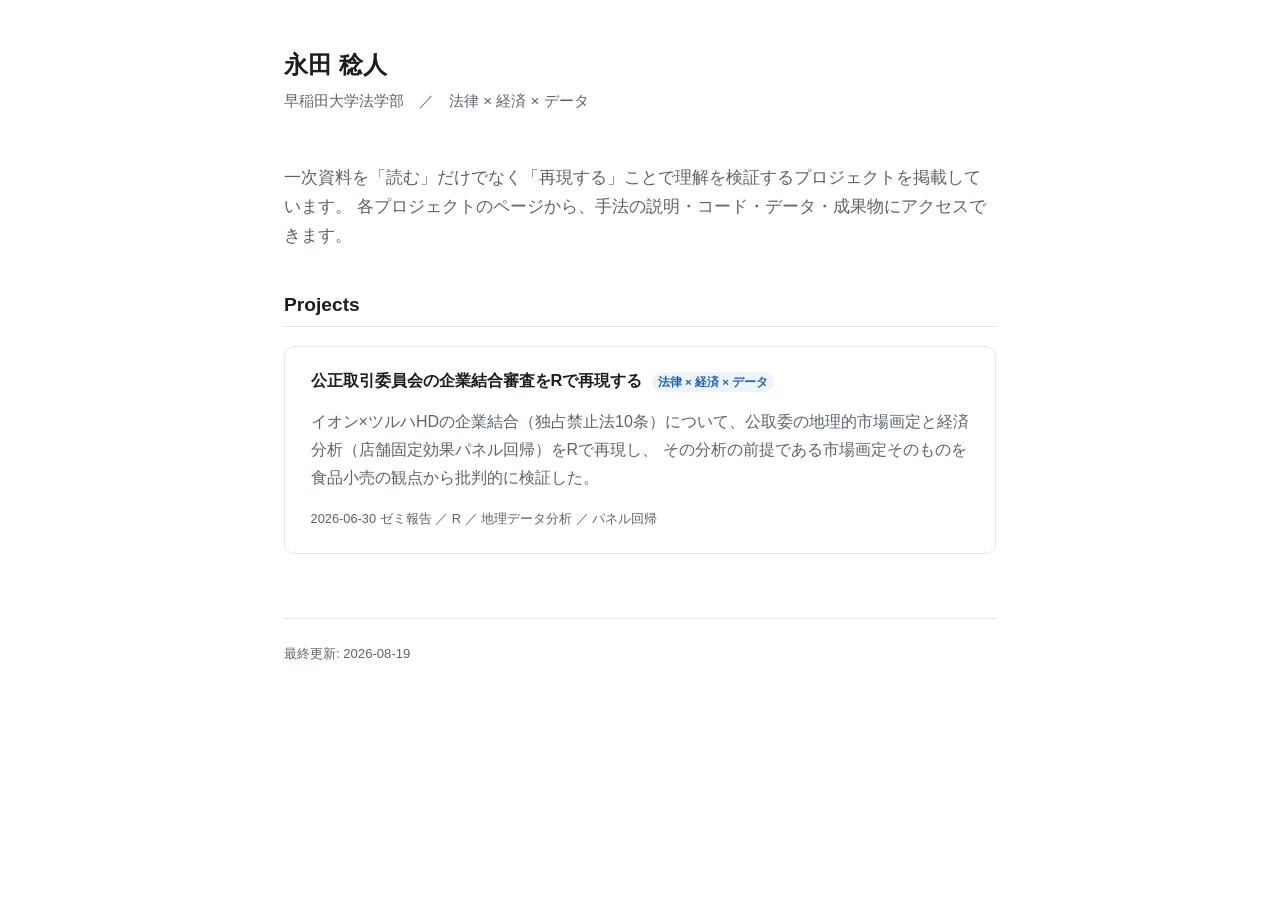
==== index.html @ dfa3205b "公取委企業結合審査（イオン×ツルハ）R再現プロジェクトを公開 地理的市場画定・経済分析（粗利益率回帰）・食品市場からの批判的検討の 3本の分析を、コード・データ・インタラクティブ地図・報告資料とともに" ====
<!doctype html>
<html lang="ja">
<head>
<meta charset="utf-8">
<meta name="viewport" content="width=device-width, initial-scale=1">
<title>永田稔人 — Portfolio</title>
<meta name="description" content="永田稔人のポートフォリオ。法律×経済×データの分析プロジェクトを掲載。">
<link rel="stylesheet" href="assets/style.css">
</head>
<body>
<div class="wrap">
  <header class="site-header">
    <h1>永田 稔人</h1>
    <div class="role">早稲田大学法学部　／　法律 × 経済 × データ</div>
  </header>

  <section>
    <p class="lede">
      一次資料を「読む」だけでなく「再現する」ことで理解を検証するプロジェクトを掲載しています。
      各プロジェクトのページから、手法の説明・コード・データ・成果物にアクセスできます。
    </p>
  </section>

  <section>
    <h2>Projects</h2>

    <a class="card" href="projects/jftc-aeon-tsuruha/">
      <h3>公正取引委員会の企業結合審査をRで再現する
        <span class="badge">法律 × 経済 × データ</span>
      </h3>
      <p class="muted">
        イオン×ツルハHDの企業結合（独占禁止法10条）について、公取委の地理的市場画定と経済分析（店舗固定効果パネル回帰）をRで再現し、
        その分析の前提である市場画定そのものを食品小売の観点から批判的に検証した。
      </p>
      <div class="tags">2026-06-30 ゼミ報告 ／ R ／ 地理データ分析 ／ パネル回帰</div>
    </a>
  </section>

  <footer class="site-footer">
    最終更新: 2026-08-19
  </footer>
</div>
</body>
</html>
---- assets/style.css ----
:root {
  --bg: #ffffff;
  --bg-subtle: #f6f7f8;
  --text: #1a1d21;
  --text-muted: #5c636b;
  --border: #e3e5e8;
  --accent: #1f5fb0;
  --accent-bg: #eef4fc;
  --concern-strong: #b2182b;
  --concern-weak: #ef8a62;
  --ok: #1a9850;
  --neutral: #9aa0a6;
  --code-bg: #f2f3f5;
  --max-width: 760px;
}

@media (prefers-color-scheme: dark) {
  :root:not([data-theme="light"]) {
    --bg: #14161a;
    --bg-subtle: #1c1f24;
    --text: #e8eaed;
    --text-muted: #9aa0a8;
    --border: #2c3036;
    --accent: #6fa8e6;
    --accent-bg: #1b2a3d;
    --code-bg: #1c1f24;
  }
}
:root[data-theme="dark"] {
  --bg: #14161a;
  --bg-subtle: #1c1f24;
  --text: #e8eaed;
  --text-muted: #9aa0a8;
  --border: #2c3036;
  --accent: #6fa8e6;
  --accent-bg: #1b2a3d;
  --code-bg: #1c1f24;
}

* { box-sizing: border-box; }

body {
  margin: 0;
  background: var(--bg);
  color: var(--text);
  font-family: -apple-system, BlinkMacSystemFont, "Hiragino Sans", "Yu Gothic", "Segoe UI", sans-serif;
  line-height: 1.75;
  font-size: 16px;
}

.wrap {
  max-width: var(--max-width);
  margin: 0 auto;
  padding: 3rem 1.5rem 5rem;
}

header.site-header {
  margin-bottom: 3rem;
}

header.site-header h1 {
  font-size: 1.5rem;
  margin: 0 0 0.4rem;
}

header.site-header .role {
  color: var(--text-muted);
  font-size: 0.95rem;
}

nav.crumbs {
  font-size: 0.85rem;
  color: var(--text-muted);
  margin-bottom: 2rem;
}
nav.crumbs a { color: var(--text-muted); }

a { color: var(--accent); text-decoration: none; }
a:hover { text-decoration: underline; }

h1, h2, h3 { line-height: 1.4; }
h2 {
  font-size: 1.2rem;
  margin-top: 2.6rem;
  padding-bottom: 0.4rem;
  border-bottom: 1px solid var(--border);
}
h3 {
  font-size: 1.02rem;
  margin-top: 1.6rem;
  color: var(--text);
}

p, ul, ol { color: var(--text); }
.muted { color: var(--text-muted); }
.lede {
  font-size: 1.05rem;
  color: var(--text-muted);
  margin-top: 0.5rem;
}

.card {
  display: block;
  border: 1px solid var(--border);
  border-radius: 10px;
  padding: 1.4rem 1.6rem;
  margin: 1.2rem 0;
  transition: border-color 0.15s ease;
}
a.card:hover {
  text-decoration: none;
  border-color: var(--accent);
}
.card h3 { margin-top: 0; }
.card .tags {
  margin-top: 0.6rem;
  font-size: 0.8rem;
  color: var(--text-muted);
}

.stat-row {
  display: grid;
  grid-template-columns: repeat(auto-fit, minmax(120px, 1fr));
  gap: 0.8rem;
  margin: 1.2rem 0 1.6rem;
}
.stat {
  background: var(--bg-subtle);
  border: 1px solid var(--border);
  border-radius: 8px;
  padding: 0.8rem 1rem;
}
.stat .n {
  font-size: 1.4rem;
  font-weight: 600;
  font-variant-numeric: tabular-nums;
}
.stat .label {
  font-size: 0.78rem;
  color: var(--text-muted);
  margin-top: 0.15rem;
}

.resource-list {
  list-style: none;
  padding: 0;
  margin: 1rem 0;
}
.resource-list li {
  border: 1px solid var(--border);
  border-radius: 8px;
  padding: 0.7rem 1rem;
  margin-bottom: 0.6rem;
  display: flex;
  justify-content: space-between;
  align-items: center;
  gap: 1rem;
  flex-wrap: wrap;
}
.resource-list .desc { font-size: 0.85rem; color: var(--text-muted); }

code, pre {
  background: var(--code-bg);
  border-radius: 6px;
  font-family: ui-monospace, "SFMono-Regular", Consolas, monospace;
  font-size: 0.85em;
}
code { padding: 0.1em 0.4em; }
pre { padding: 1rem; overflow-x: auto; }

table {
  width: 100%;
  border-collapse: collapse;
  margin: 1rem 0;
  font-size: 0.9rem;
}
th, td {
  border: 1px solid var(--border);
  padding: 0.5rem 0.7rem;
  text-align: left;
}
th { background: var(--bg-subtle); }

.callout {
  background: var(--bg-subtle);
  border-left: 3px solid var(--accent);
  border-radius: 0 8px 8px 0;
  padding: 0.9rem 1.2rem;
  margin: 1.2rem 0;
  font-size: 0.92rem;
}
.callout.limits { border-left-color: var(--neutral); }

.badge {
  display: inline-block;
  font-size: 0.72rem;
  padding: 0.15em 0.55em;
  border-radius: 999px;
  background: var(--accent-bg);
  color: var(--accent);
  margin-left: 0.4em;
  vertical-align: middle;
}

footer.site-footer {
  margin-top: 4rem;
  padding-top: 1.5rem;
  border-top: 1px solid var(--border);
  font-size: 0.82rem;
  color: var(--text-muted);
}
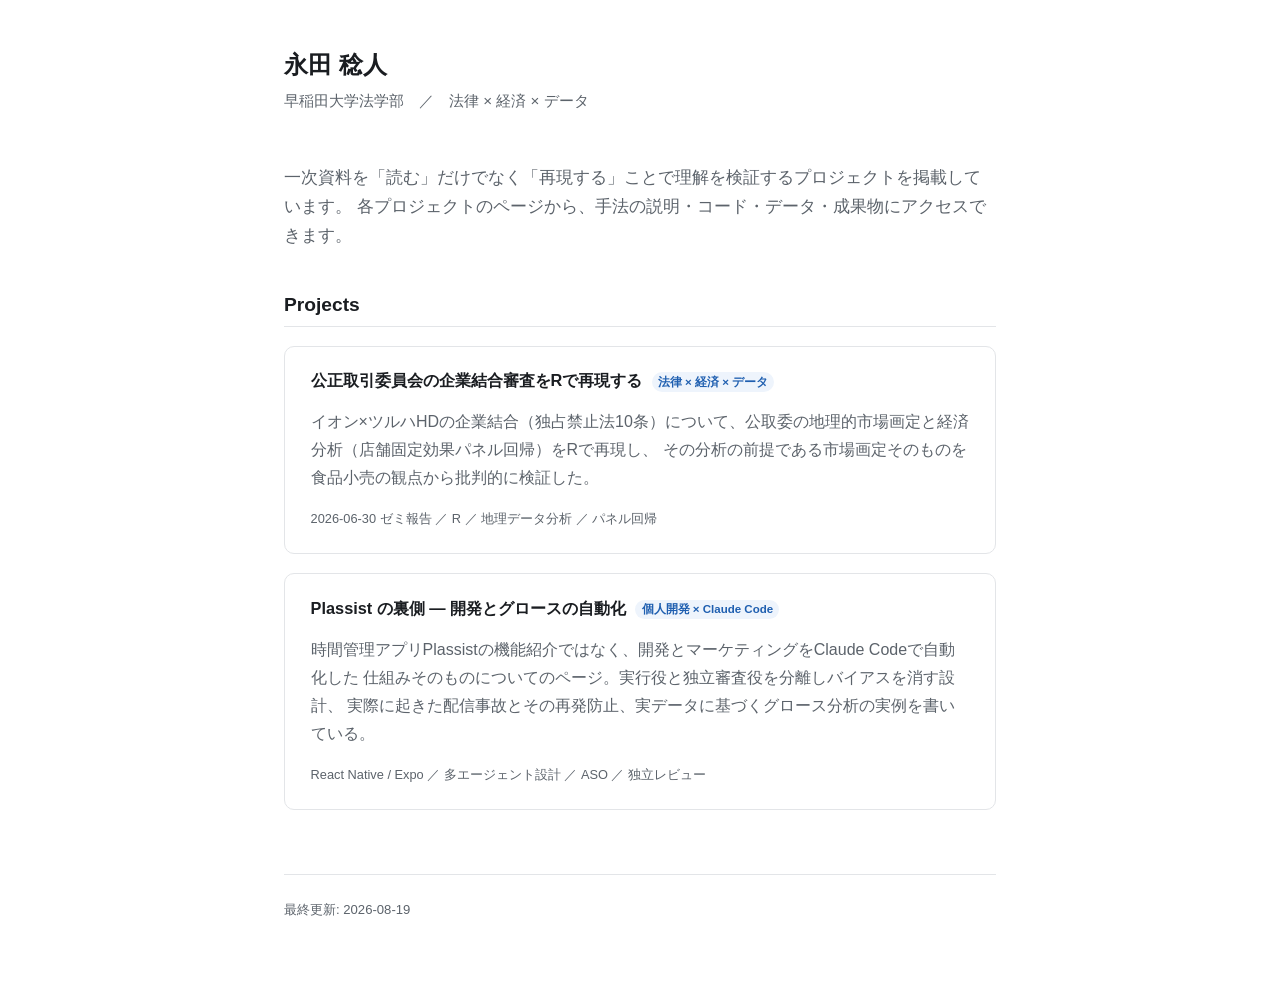
==== commit a8e4d843: "Plassistの裏側ページを追加（開発とマーケティングのClaude Code自動化） トップページにプロジェクトカードを追加。設定ファイル（CLAUDE.md・design-rules-*・ id" ====
--- a/index.html
+++ b/index.html
@@ -34,6 +34,18 @@
       </p>
       <div class="tags">2026-06-30 ゼミ報告 ／ R ／ 地理データ分析 ／ パネル回帰</div>
     </a>
+
+    <a class="card" href="projects/plassist/">
+      <h3>Plassist の裏側 — 開発とグロースの自動化
+        <span class="badge">個人開発 × Claude Code</span>
+      </h3>
+      <p class="muted">
+        時間管理アプリPlassistの機能紹介ではなく、開発とマーケティングをClaude Codeで自動化した
+        仕組みそのものについてのページ。実行役と独立審査役を分離しバイアスを消す設計、
+        実際に起きた配信事故とその再発防止、実データに基づくグロース分析の実例を書いている。
+      </p>
+      <div class="tags">React Native / Expo ／ 多エージェント設計 ／ ASO ／ 独立レビュー</div>
+    </a>
   </section>
 
   <footer class="site-footer">
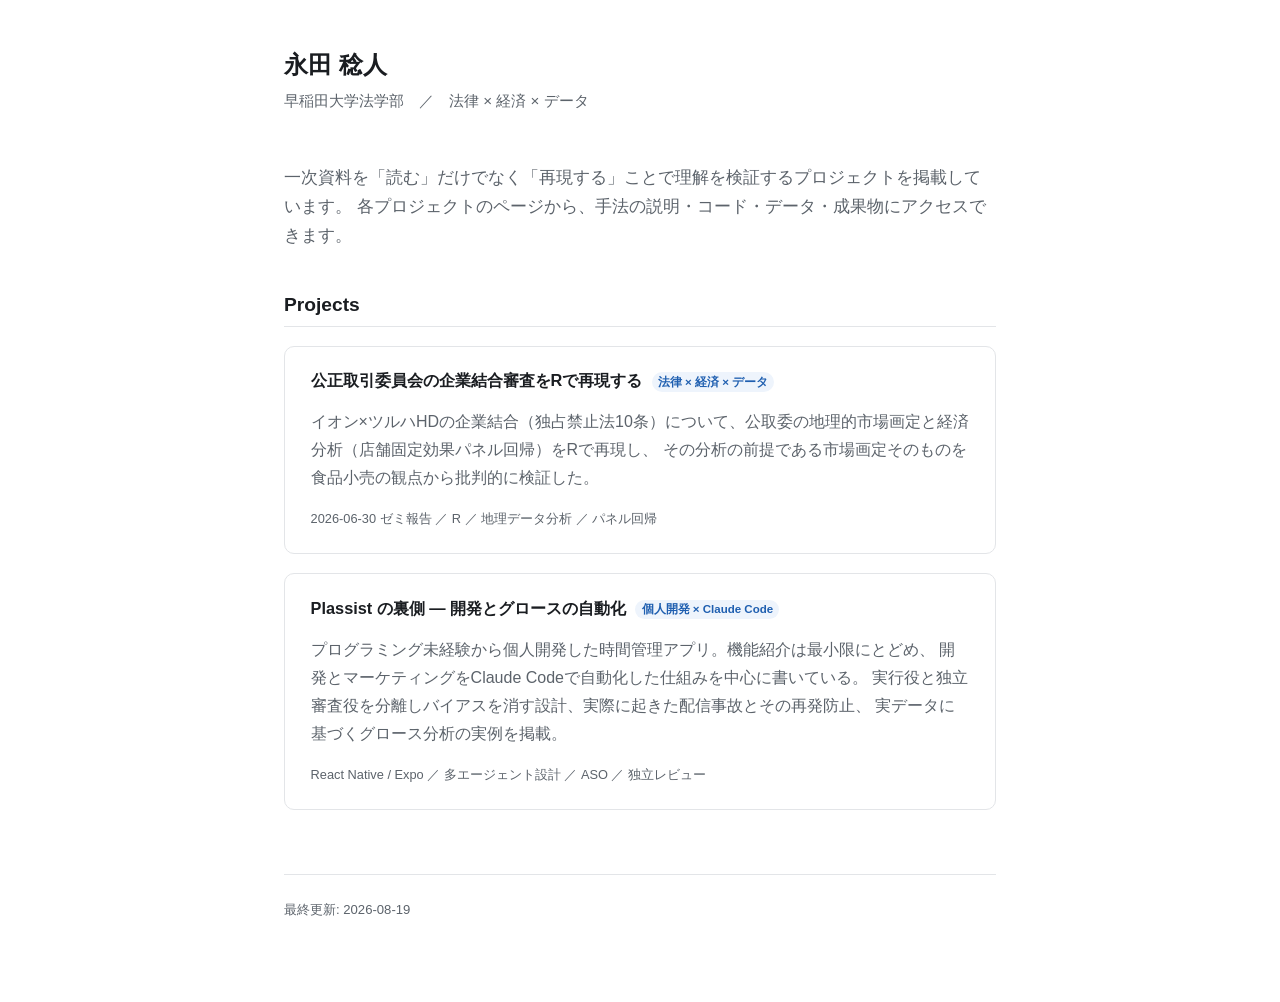
==== commit f91ac3dc: "Plassistページをフィードバックと独立査読の指摘に基づき修正 稔人の指示: App Storeリンク追加、機能説明を追加、Replit→Claude Codeの 開発環境移行の経緯を追加、メタシ" ====
--- a/index.html
+++ b/index.html
@@ -40,9 +40,10 @@
         <span class="badge">個人開発 × Claude Code</span>
       </h3>
       <p class="muted">
-        時間管理アプリPlassistの機能紹介ではなく、開発とマーケティングをClaude Codeで自動化した
-        仕組みそのものについてのページ。実行役と独立審査役を分離しバイアスを消す設計、
-        実際に起きた配信事故とその再発防止、実データに基づくグロース分析の実例を書いている。
+        プログラミング未経験から個人開発した時間管理アプリ。機能紹介は最小限にとどめ、
+        開発とマーケティングをClaude Codeで自動化した仕組みを中心に書いている。
+        実行役と独立審査役を分離しバイアスを消す設計、実際に起きた配信事故とその再発防止、
+        実データに基づくグロース分析の実例を掲載。
       </p>
       <div class="tags">React Native / Expo ／ 多エージェント設計 ／ ASO ／ 独立レビュー</div>
     </a>
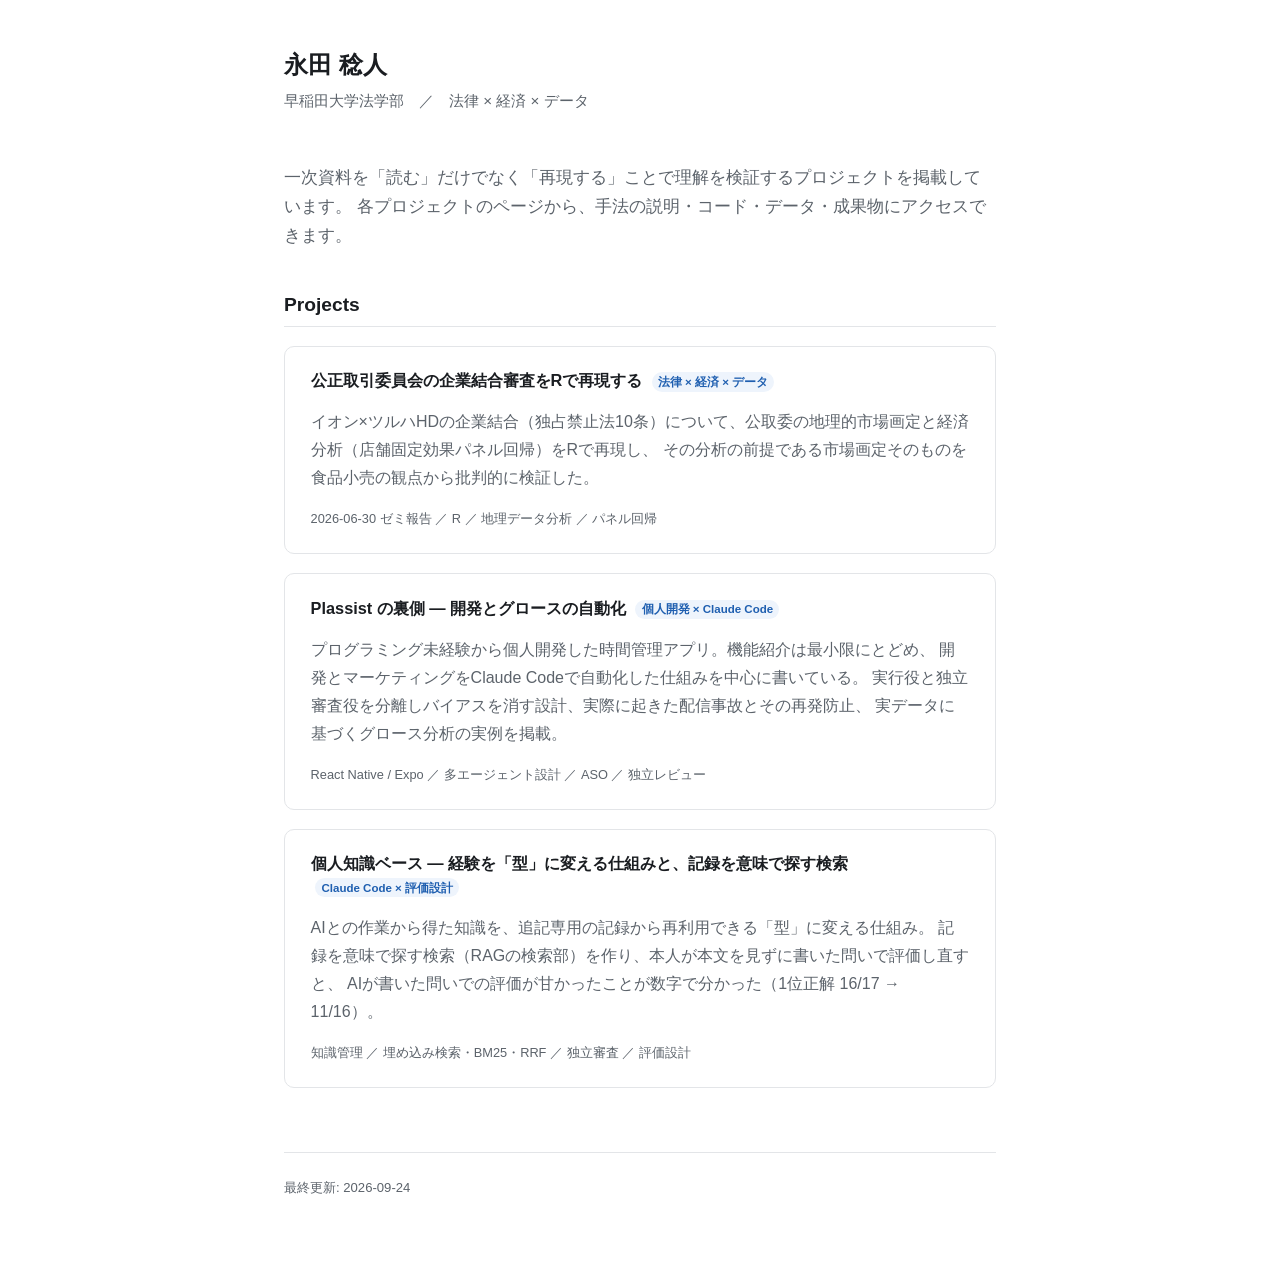
==== commit 0976908e: "個人知識ベースのページを追加（経験を「型」に変える仕組みと、記録を意味で探す検索） - projects/knowledge/: 層の分離・記録を作業に戻す経路（/rec・/recall・/lint・" ====
--- a/index.html
+++ b/index.html
@@ -47,10 +47,21 @@
       </p>
       <div class="tags">React Native / Expo ／ 多エージェント設計 ／ ASO ／ 独立レビュー</div>
     </a>
+    <a class="card" href="projects/knowledge/">
+      <h3>個人知識ベース — 経験を「型」に変える仕組みと、記録を意味で探す検索
+        <span class="badge">Claude Code × 評価設計</span>
+      </h3>
+      <p class="muted">
+        AIとの作業から得た知識を、追記専用の記録から再利用できる「型」に変える仕組み。
+        記録を意味で探す検索（RAGの検索部）を作り、本人が本文を見ずに書いた問いで評価し直すと、
+        AIが書いた問いでの評価が甘かったことが数字で分かった（1位正解 16/17 → 11/16）。
+      </p>
+      <div class="tags">知識管理 ／ 埋め込み検索・BM25・RRF ／ 独立審査 ／ 評価設計</div>
+    </a>
   </section>
 
   <footer class="site-footer">
-    最終更新: 2026-08-19
+    最終更新: 2026-09-24
   </footer>
 </div>
 </body>
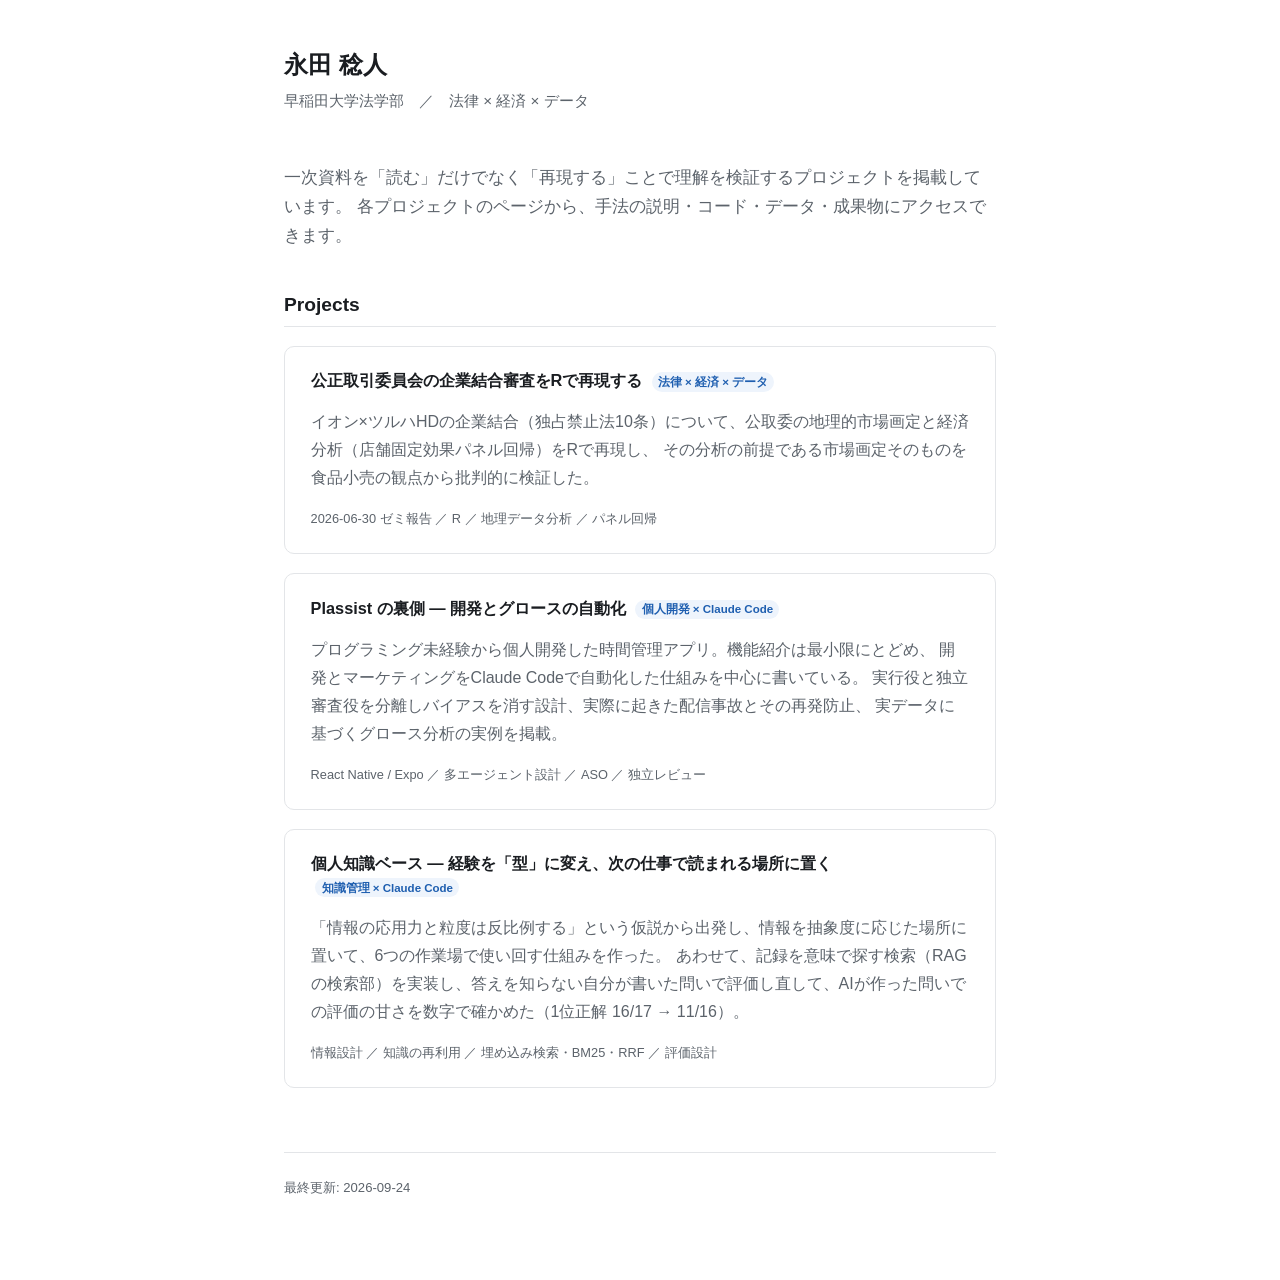
==== commit 651bc4ea: "個人知識ベースのページを、知らない読み手（採用担当者と AI）に向けて書き直した - 冒頭に「このページで伝えたいこと」（2つのアピールと数字）を置き、各節の見出し・冒頭・太字で要点が分かるようにした" ====
--- a/index.html
+++ b/index.html
@@ -48,15 +48,14 @@
       <div class="tags">React Native / Expo ／ 多エージェント設計 ／ ASO ／ 独立レビュー</div>
     </a>
     <a class="card" href="projects/knowledge/">
-      <h3>個人知識ベース — 経験を「型」に変える仕組みと、記録を意味で探す検索
-        <span class="badge">Claude Code × 評価設計</span>
+      <h3>個人知識ベース — 経験を「型」に変え、次の仕事で読まれる場所に置く
+        <span class="badge">知識管理 × Claude Code</span>
       </h3>
       <p class="muted">
-        AIとの作業から得た知識を、追記専用の記録から再利用できる「型」に変える仕組み。
-        記録を意味で探す検索（RAGの検索部）を作り、本人が本文を見ずに書いた問いで評価し直すと、
-        AIが書いた問いでの評価が甘かったことが数字で分かった（1位正解 16/17 → 11/16）。
+        「情報の応用力と粒度は反比例する」という仮説から出発し、情報を抽象度に応じた場所に置いて、6つの作業場で使い回す仕組みを作った。
+        あわせて、記録を意味で探す検索（RAGの検索部）を実装し、答えを知らない自分が書いた問いで評価し直して、AIが作った問いでの評価の甘さを数字で確かめた（1位正解 16/17 → 11/16）。
       </p>
-      <div class="tags">知識管理 ／ 埋め込み検索・BM25・RRF ／ 独立審査 ／ 評価設計</div>
+      <div class="tags">情報設計 ／ 知識の再利用 ／ 埋め込み検索・BM25・RRF ／ 評価設計</div>
     </a>
   </section>
 
